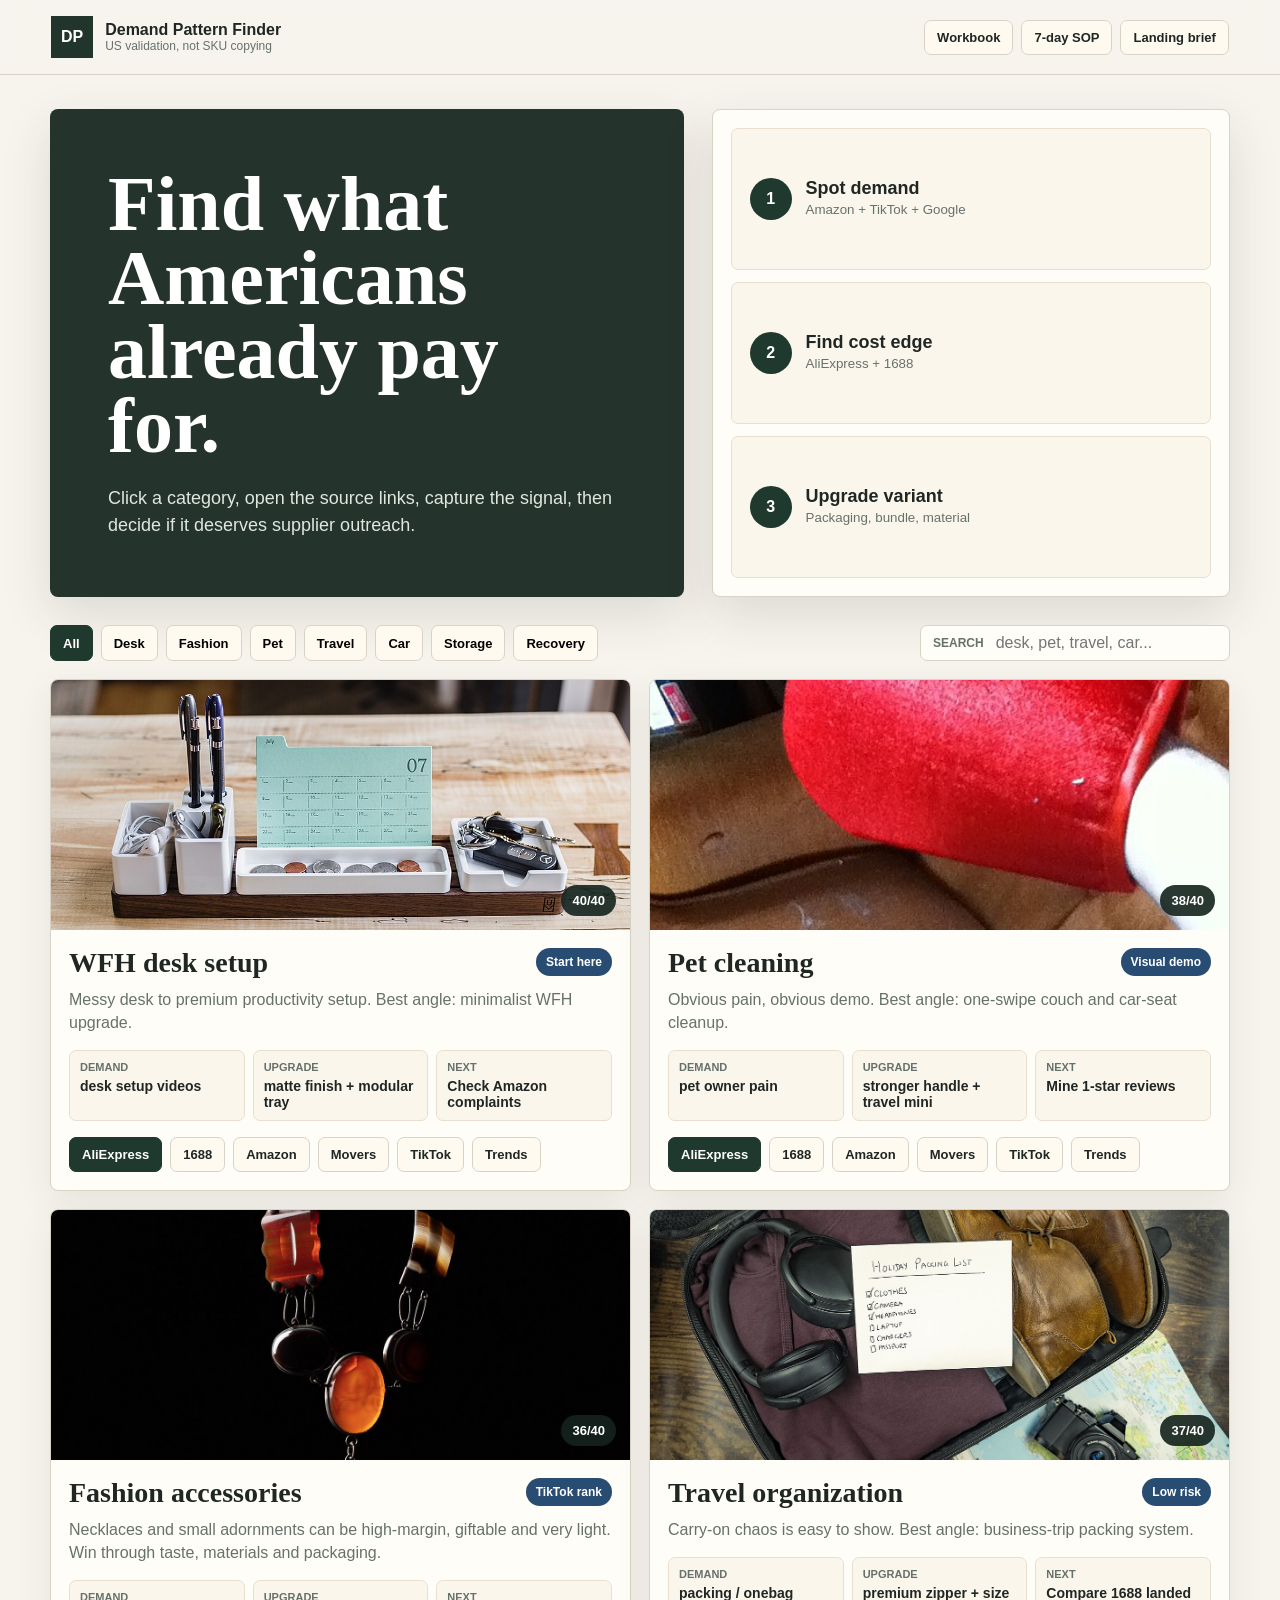
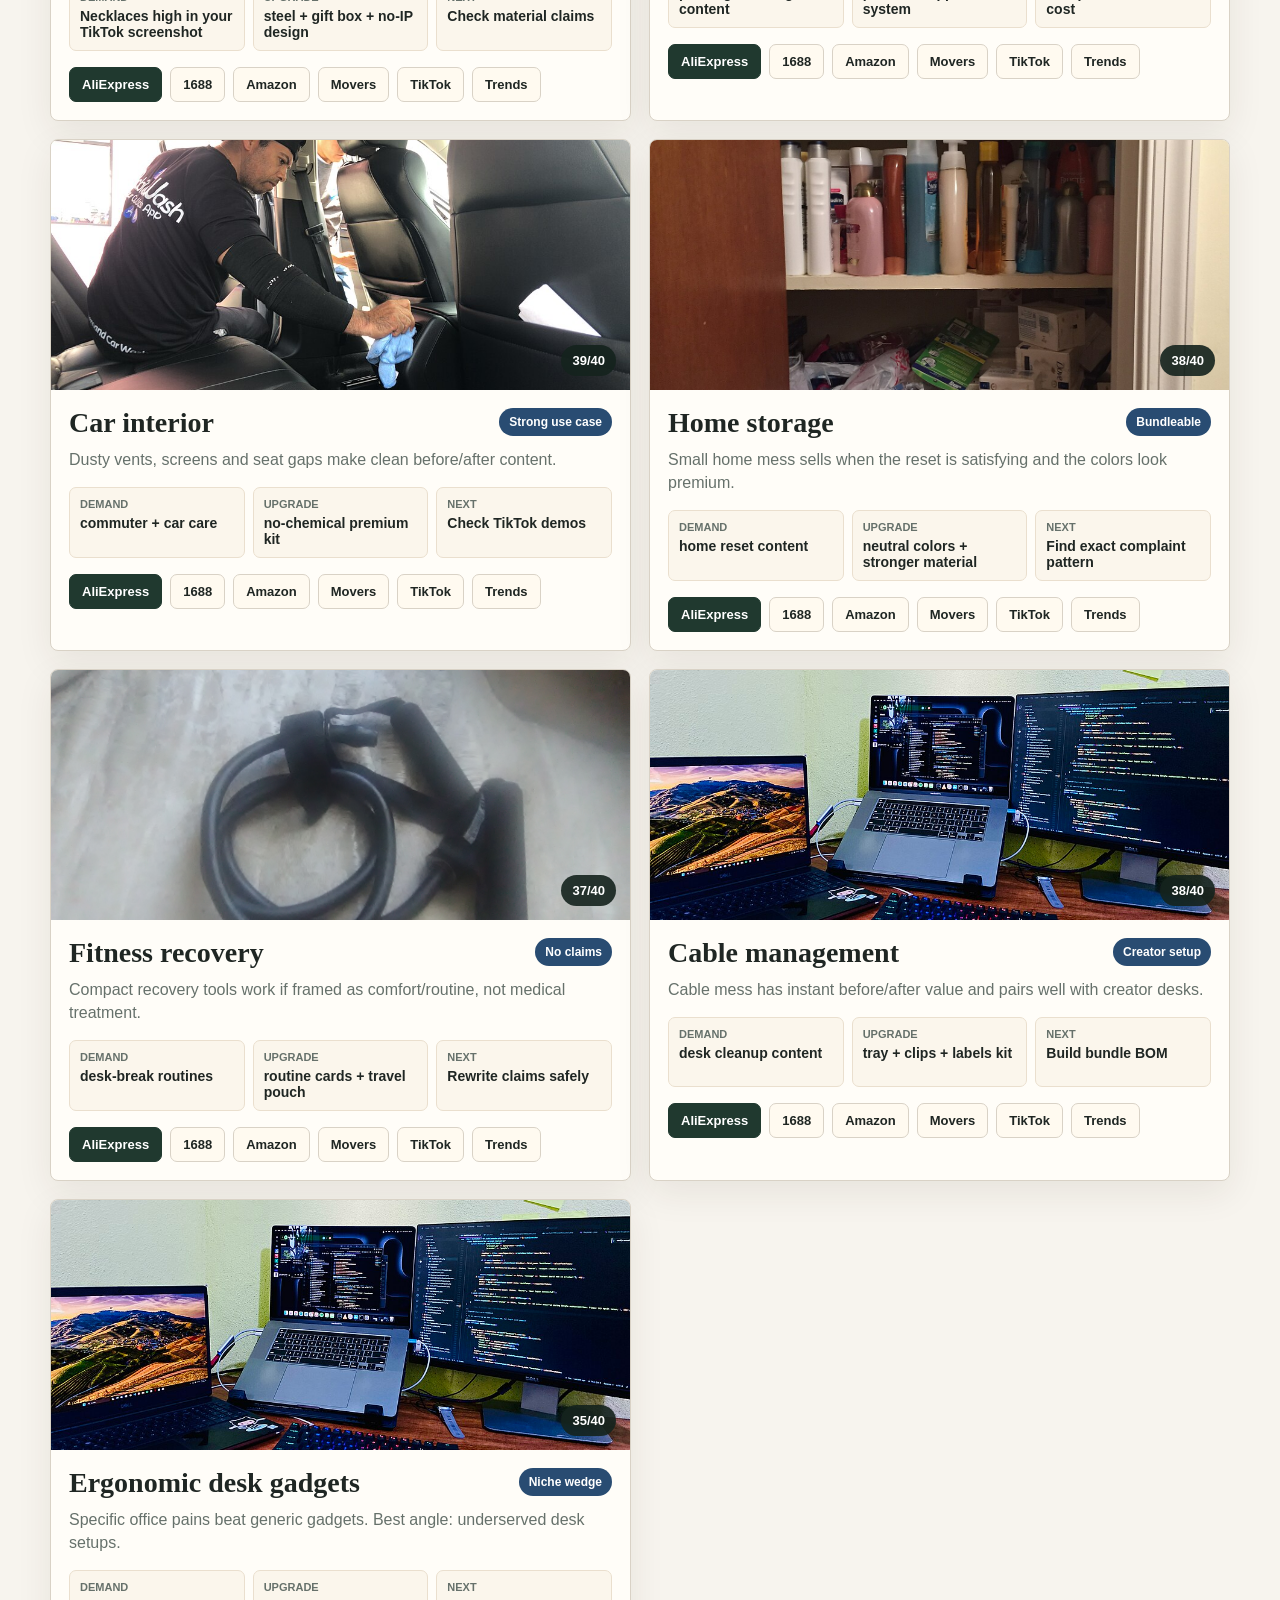
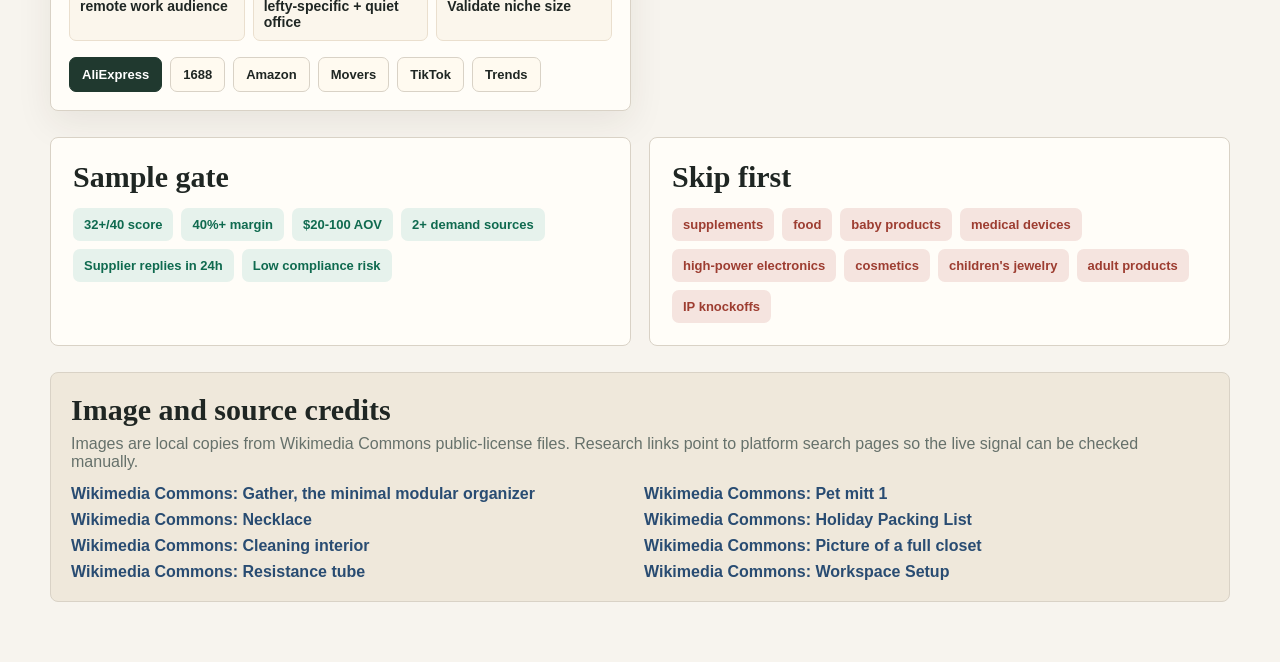
==== index.html @ a7ba9d0c "Build demand pattern finder" ====
<!doctype html>
<html lang="en">
  <head>
    <meta charset="utf-8" />
    <meta name="viewport" content="width=device-width, initial-scale=1" />
    <title>US Demand Pattern Finder</title>
    <link rel="icon" href="./favicon.svg" />
    <link rel="stylesheet" href="./visual_index.css" />
  </head>
  <body>
    <header class="topbar">
      <a class="brand" href="#top" aria-label="US Demand Pattern Finder">
        <span class="brand-mark">DP</span>
        <span>
          <strong>Demand Pattern Finder</strong>
          <small>US validation, not SKU copying</small>
        </span>
      </a>
      <nav class="nav">
        <a href="./us_demand_pattern_validation.xlsx">Workbook</a>
        <a href="./validation_sop.md">7-day SOP</a>
        <a href="./landing_page_and_ads_brief.md">Landing brief</a>
      </nav>
    </header>

    <main id="top">
      <section class="hero">
        <div class="hero-copy">
          <h1>Find what Americans already pay for.</h1>
          <p>Click a category, open the source links, capture the signal, then decide if it deserves supplier outreach.</p>
        </div>
        <div class="hero-panel" aria-label="Three-step workflow">
          <div>
            <span>1</span>
            <strong>Spot demand</strong>
            <small>Amazon + TikTok + Google</small>
          </div>
          <div>
            <span>2</span>
            <strong>Find cost edge</strong>
            <small>AliExpress + 1688</small>
          </div>
          <div>
            <span>3</span>
            <strong>Upgrade variant</strong>
            <small>Packaging, bundle, material</small>
          </div>
        </div>
      </section>

      <section class="controls" aria-label="Category controls">
        <div class="filter-row" id="filters"></div>
        <label class="search-box">
          <span>Search</span>
          <input id="searchInput" type="search" placeholder="desk, pet, travel, car..." />
        </label>
      </section>

      <section class="category-grid" id="categoryGrid" aria-live="polite"></section>

      <section class="split">
        <article class="decision-card">
          <h2>Sample gate</h2>
          <div class="gate-grid">
            <span>32+/40 score</span>
            <span>40%+ margin</span>
            <span>$20-100 AOV</span>
            <span>2+ demand sources</span>
            <span>Supplier replies in 24h</span>
            <span>Low compliance risk</span>
          </div>
        </article>
        <article class="decision-card avoid">
          <h2>Skip first</h2>
          <div class="avoid-list">
            <span>supplements</span>
            <span>food</span>
            <span>baby products</span>
            <span>medical devices</span>
            <span>high-power electronics</span>
            <span>cosmetics</span>
            <span>children's jewelry</span>
            <span>adult products</span>
            <span>IP knockoffs</span>
          </div>
        </article>
      </section>

      <section class="credits">
        <h2>Image and source credits</h2>
        <p>Images are local copies from Wikimedia Commons public-license files. Research links point to platform search pages so the live signal can be checked manually.</p>
        <div id="creditList"></div>
      </section>
    </main>

    <script src="./visual_index.js"></script>
  </body>
</html>
---- visual_index.css ----
:root {
  --bg: #f7f4ee;
  --ink: #1f2623;
  --muted: #66716b;
  --line: #d9d2c6;
  --card: #fffdf8;
  --green: #0f6a4f;
  --blue: #294c72;
  --gold: #c6812c;
  --red: #9d3d31;
  --shadow: 0 18px 50px rgba(45, 37, 24, 0.13);
  font-family: "Avenir Next", "Gill Sans", "Trebuchet MS", sans-serif;
}

* {
  box-sizing: border-box;
}

body {
  margin: 0;
  background: var(--bg);
  color: var(--ink);
}

a {
  color: inherit;
  text-decoration: none;
}

.topbar {
  z-index: 10;
  display: flex;
  align-items: center;
  justify-content: space-between;
  gap: 24px;
  padding: 16px clamp(18px, 4vw, 52px);
  background: rgba(247, 244, 238, 0.92);
  border-bottom: 1px solid var(--line);
  backdrop-filter: blur(14px);
}

.brand {
  display: inline-flex;
  align-items: center;
  gap: 12px;
}

.brand-mark {
  display: grid;
  width: 42px;
  height: 42px;
  place-items: center;
  border: 1px solid #21352d;
  background: #21352d;
  color: #fff;
  font-weight: 800;
  letter-spacing: 0;
}

.brand strong,
.brand small {
  display: block;
}

.brand small {
  color: var(--muted);
  font-size: 12px;
}

.nav {
  display: flex;
  flex-wrap: wrap;
  gap: 8px;
}

.nav a,
.source-link,
.filter-btn {
  border: 1px solid var(--line);
  background: #fffaf0;
  border-radius: 7px;
  padding: 9px 12px;
  font-size: 13px;
  font-weight: 700;
  transition: transform 150ms ease, border-color 150ms ease, background 150ms ease;
}

.nav a:hover,
.source-link:hover,
.filter-btn:hover {
  transform: translateY(-1px);
  border-color: #8d7f69;
  background: #fff4dc;
}

main {
  width: min(1180px, calc(100vw - 32px));
  margin: 0 auto;
  padding: 34px 0 60px;
}

.hero {
  display: grid;
  grid-template-columns: minmax(0, 1.1fr) minmax(320px, 0.9fr);
  gap: 28px;
  align-items: stretch;
  min-height: 310px;
}

.hero-copy {
  display: flex;
  flex-direction: column;
  justify-content: center;
  padding: clamp(28px, 5vw, 58px);
  background: #24332c;
  color: #fff;
  border-radius: 8px;
  box-shadow: var(--shadow);
}

h1,
h2,
h3,
p {
  margin: 0;
}

h1 {
  max-width: 760px;
  font-family: Georgia, "Times New Roman", serif;
  font-size: clamp(42px, 7vw, 78px);
  line-height: 0.95;
  font-weight: 600;
}

.hero-copy p {
  max-width: 520px;
  margin-top: 22px;
  color: #dfe7df;
  font-size: 18px;
  line-height: 1.5;
}

.hero-panel {
  display: grid;
  gap: 12px;
  padding: 18px;
  background: #fffdf8;
  border: 1px solid var(--line);
  border-radius: 8px;
  box-shadow: var(--shadow);
}

.hero-panel div {
  display: grid;
  grid-template-columns: 42px 1fr;
  column-gap: 14px;
  align-content: center;
  padding: 18px;
  border: 1px solid #eadfce;
  background: #fbf6ec;
  border-radius: 7px;
}

.hero-panel span {
  grid-row: span 2;
  display: grid;
  place-items: center;
  width: 42px;
  height: 42px;
  border-radius: 50%;
  background: #20392f;
  color: #fff;
  font-weight: 800;
}

.hero-panel strong {
  font-size: 18px;
}

.hero-panel small {
  color: var(--muted);
}

.controls {
  display: grid;
  grid-template-columns: 1fr minmax(230px, 310px);
  gap: 14px;
  margin: 28px 0 18px;
}

.filter-row {
  display: flex;
  flex-wrap: wrap;
  gap: 8px;
}

.filter-btn {
  cursor: pointer;
}

.filter-btn.active {
  border-color: #20392f;
  background: #20392f;
  color: #fff;
}

.search-box {
  display: grid;
  grid-template-columns: auto 1fr;
  align-items: center;
  gap: 10px;
  padding: 7px 12px;
  border: 1px solid var(--line);
  background: #fffdf8;
  border-radius: 7px;
}

.search-box span {
  color: var(--muted);
  font-size: 12px;
  font-weight: 800;
  text-transform: uppercase;
}

.search-box input {
  width: 100%;
  border: 0;
  outline: 0;
  background: transparent;
  color: var(--ink);
  font: inherit;
}

.category-grid {
  display: grid;
  grid-template-columns: repeat(2, minmax(0, 1fr));
  gap: 18px;
}

.category-card {
  overflow: hidden;
  border: 1px solid var(--line);
  border-radius: 8px;
  background: var(--card);
  box-shadow: 0 12px 36px rgba(45, 37, 24, 0.08);
}

.category-image {
  position: relative;
  height: 250px;
  background: #ddd3c3;
}

.category-image img {
  width: 100%;
  height: 100%;
  object-fit: cover;
  display: block;
}

.score-pill {
  position: absolute;
  right: 14px;
  bottom: 14px;
  padding: 8px 11px;
  border-radius: 999px;
  background: rgba(20, 35, 29, 0.9);
  color: #fff;
  font-size: 13px;
  font-weight: 800;
}

.category-body {
  padding: 18px;
}

.category-topline {
  display: flex;
  justify-content: space-between;
  gap: 12px;
  align-items: start;
}

.category-body h2 {
  font-family: Georgia, "Times New Roman", serif;
  font-size: 28px;
  line-height: 1.05;
}

.category-tag {
  flex: 0 0 auto;
  color: #fff;
  background: var(--blue);
  border-radius: 999px;
  padding: 7px 10px;
  font-size: 12px;
  font-weight: 800;
}

.one-liner {
  margin-top: 10px;
  color: var(--muted);
  line-height: 1.45;
}

.mini-grid {
  display: grid;
  grid-template-columns: repeat(3, 1fr);
  gap: 8px;
  margin-top: 16px;
}

.mini {
  padding: 10px;
  min-height: 70px;
  border: 1px solid #eadfce;
  background: #fbf6ec;
  border-radius: 7px;
}

.mini small {
  display: block;
  color: var(--muted);
  font-size: 11px;
  font-weight: 800;
  text-transform: uppercase;
}

.mini strong {
  display: block;
  margin-top: 5px;
  font-size: 14px;
  line-height: 1.15;
}

.source-links {
  display: flex;
  flex-wrap: wrap;
  gap: 8px;
  margin-top: 16px;
}

.source-link.primary {
  background: #20392f;
  color: #fff;
  border-color: #20392f;
}

.split {
  display: grid;
  grid-template-columns: 1fr 1fr;
  gap: 18px;
  margin-top: 26px;
}

.decision-card {
  padding: 22px;
  border: 1px solid var(--line);
  border-radius: 8px;
  background: #fffdf8;
}

.decision-card h2,
.credits h2 {
  font-family: Georgia, "Times New Roman", serif;
  font-size: 30px;
}

.gate-grid,
.avoid-list {
  display: flex;
  flex-wrap: wrap;
  gap: 8px;
  margin-top: 14px;
}

.gate-grid span,
.avoid-list span {
  padding: 9px 11px;
  border-radius: 7px;
  font-weight: 800;
  font-size: 13px;
}

.gate-grid span {
  background: #e6f2ec;
  color: var(--green);
}

.avoid-list span {
  background: #f5e4df;
  color: var(--red);
}

.credits {
  margin-top: 26px;
  padding: 20px;
  border: 1px solid var(--line);
  border-radius: 8px;
  background: #efe8db;
}

.credits p {
  margin-top: 8px;
  color: var(--muted);
}

#creditList {
  display: grid;
  grid-template-columns: repeat(2, minmax(0, 1fr));
  gap: 8px;
  margin-top: 14px;
}

#creditList a {
  color: var(--blue);
  font-weight: 800;
}

.empty-state {
  grid-column: 1 / -1;
  padding: 30px;
  border: 1px dashed #b7aa97;
  border-radius: 8px;
  background: #fffdf8;
  color: var(--muted);
}

@media (max-width: 860px) {
  .topbar,
  .controls,
  .hero,
  .split,
  .category-grid,
  #creditList {
    grid-template-columns: 1fr;
  }

  .topbar {
    align-items: flex-start;
  }

  .hero-panel {
    min-width: 0;
  }

  .category-image {
    height: 210px;
  }

  .mini-grid {
    grid-template-columns: 1fr;
  }
}
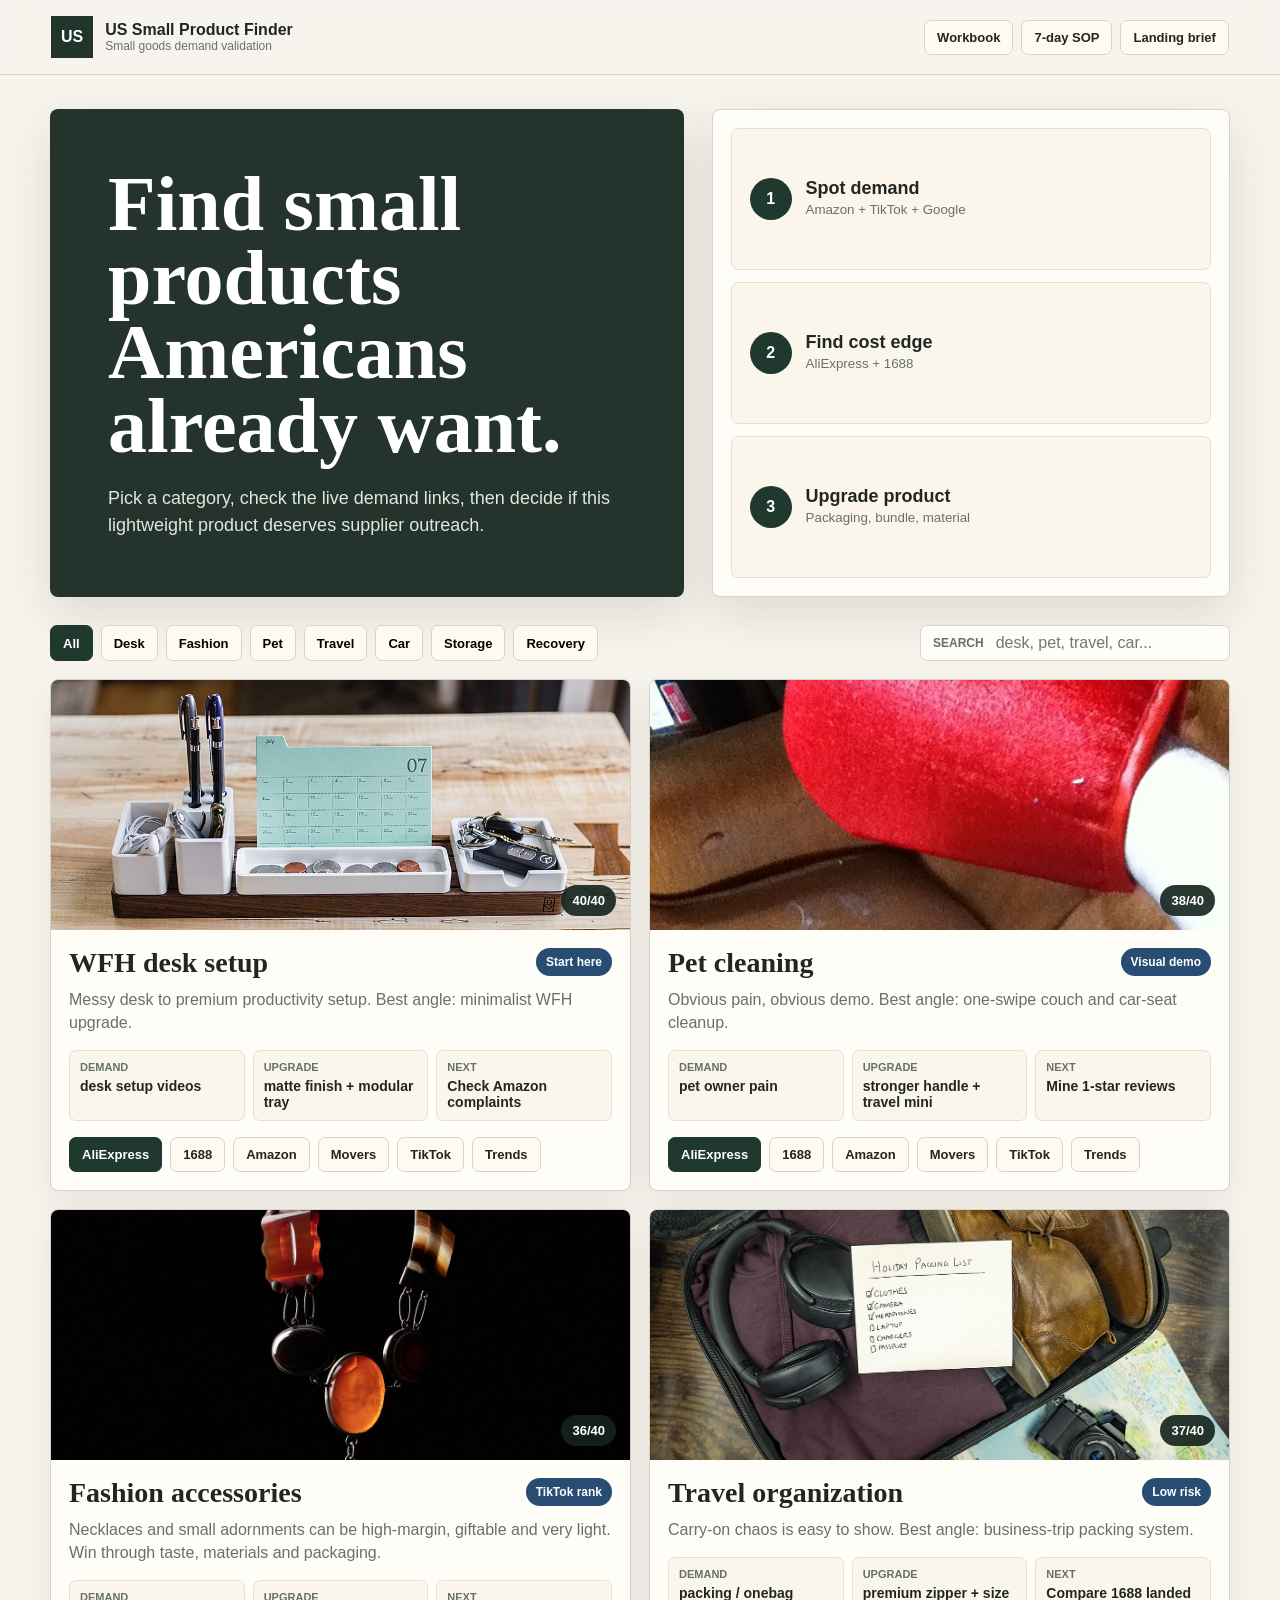
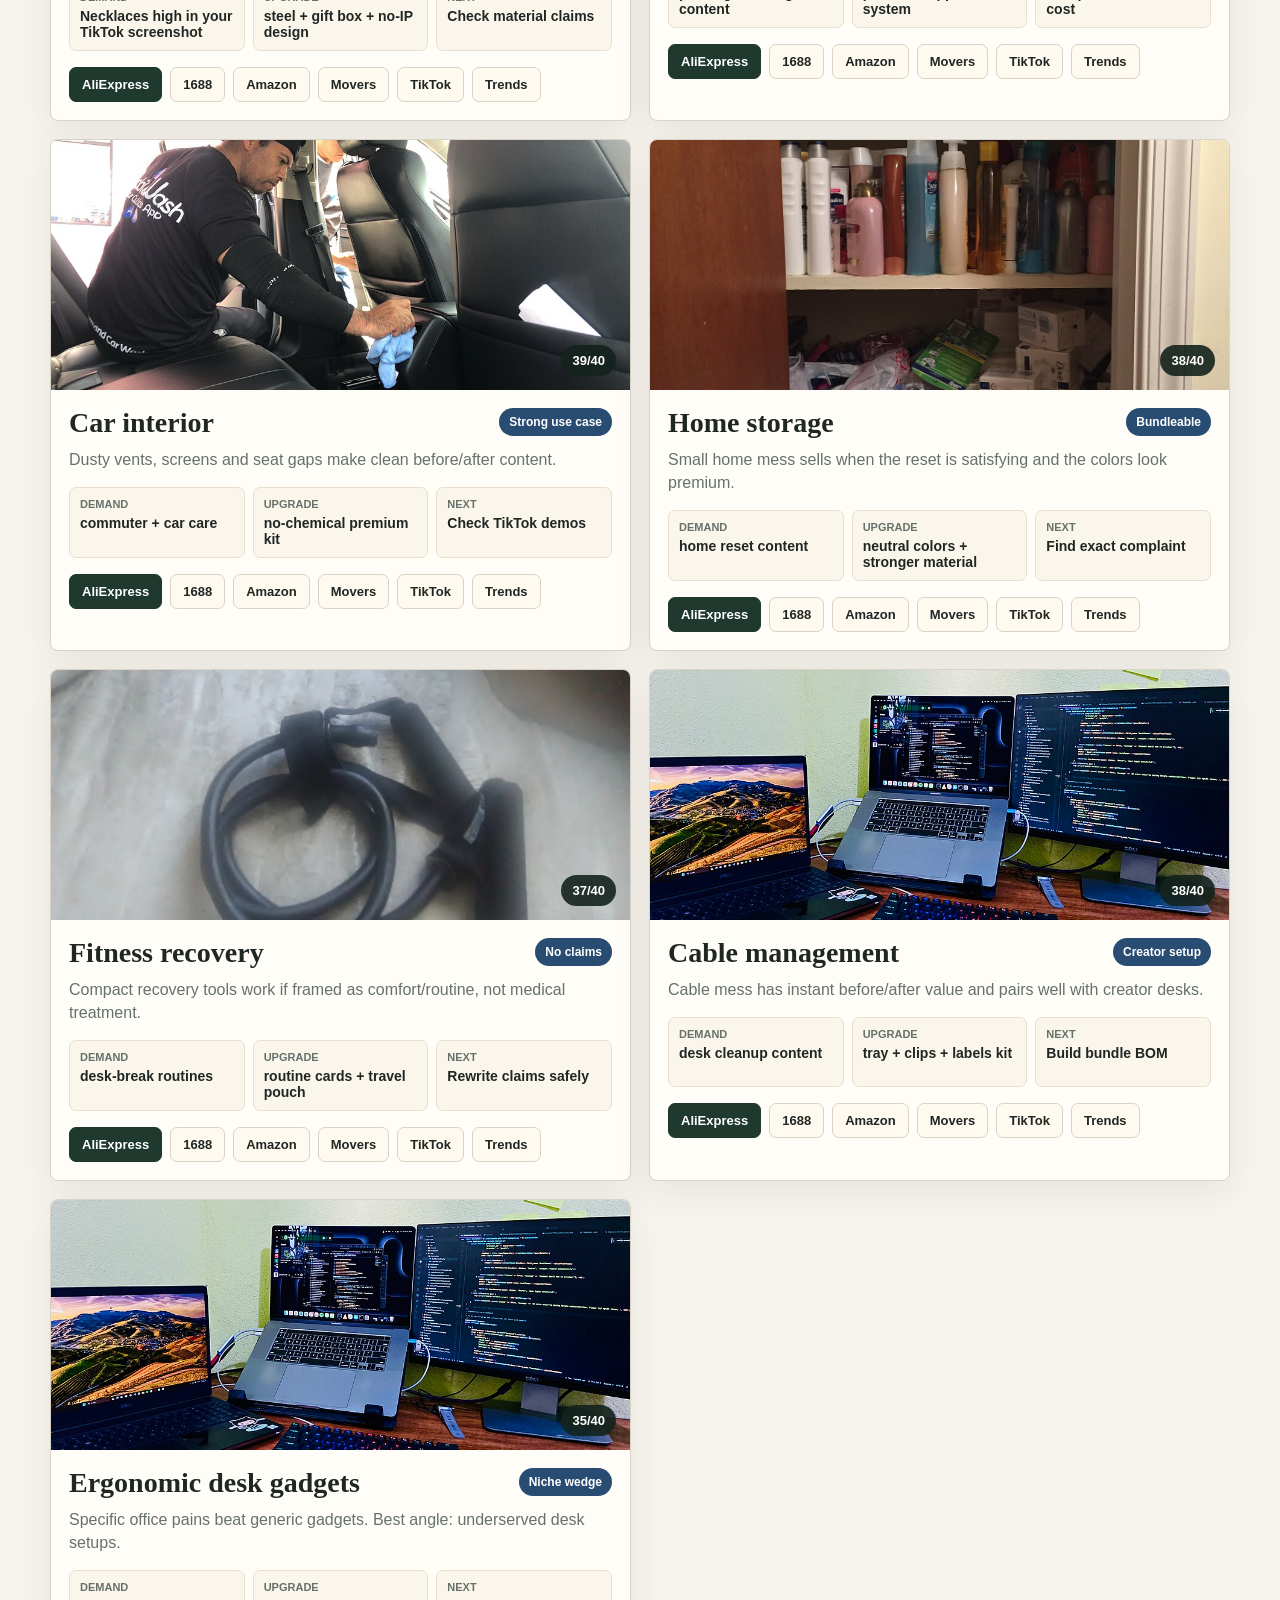
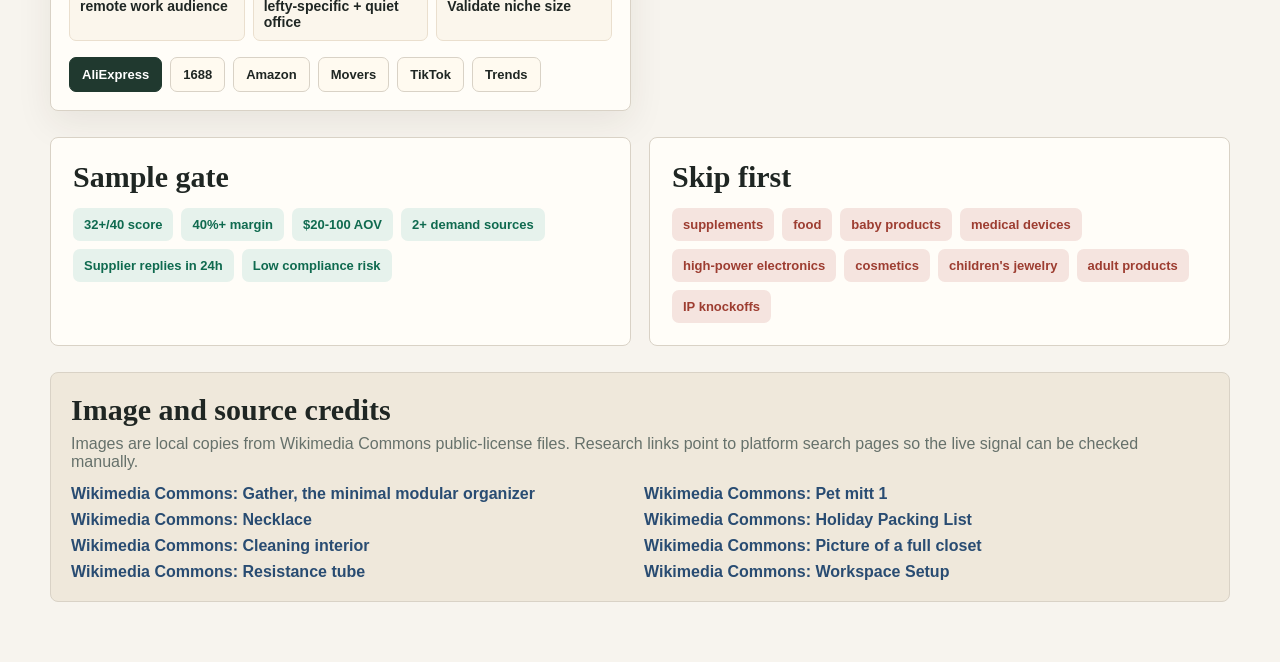
==== commit 506a402e: "Rename for small product demand finder" ====
--- a/index.html
+++ b/index.html
@@ -3,21 +3,21 @@
   <head>
     <meta charset="utf-8" />
     <meta name="viewport" content="width=device-width, initial-scale=1" />
-    <title>US Demand Pattern Finder</title>
+    <title>US Small Product Demand Finder</title>
     <link rel="icon" href="./favicon.svg" />
     <link rel="stylesheet" href="./visual_index.css" />
   </head>
   <body>
     <header class="topbar">
-      <a class="brand" href="#top" aria-label="US Demand Pattern Finder">
-        <span class="brand-mark">DP</span>
+      <a class="brand" href="#top" aria-label="US Small Product Demand Finder">
+        <span class="brand-mark">US</span>
         <span>
-          <strong>Demand Pattern Finder</strong>
-          <small>US validation, not SKU copying</small>
+          <strong>US Small Product Finder</strong>
+          <small>Small goods demand validation</small>
         </span>
       </a>
       <nav class="nav">
-        <a href="./us_demand_pattern_validation.xlsx">Workbook</a>
+        <a href="./us_small_product_demand_finder.xlsx">Workbook</a>
         <a href="./validation_sop.md">7-day SOP</a>
         <a href="./landing_page_and_ads_brief.md">Landing brief</a>
       </nav>
@@ -26,8 +26,8 @@
     <main id="top">
       <section class="hero">
         <div class="hero-copy">
-          <h1>Find what Americans already pay for.</h1>
-          <p>Click a category, open the source links, capture the signal, then decide if it deserves supplier outreach.</p>
+          <h1>Find small products Americans already want.</h1>
+          <p>Pick a category, check the live demand links, then decide if this lightweight product deserves supplier outreach.</p>
         </div>
         <div class="hero-panel" aria-label="Three-step workflow">
           <div>
@@ -42,7 +42,7 @@
           </div>
           <div>
             <span>3</span>
-            <strong>Upgrade variant</strong>
+            <strong>Upgrade product</strong>
             <small>Packaging, bundle, material</small>
           </div>
         </div>
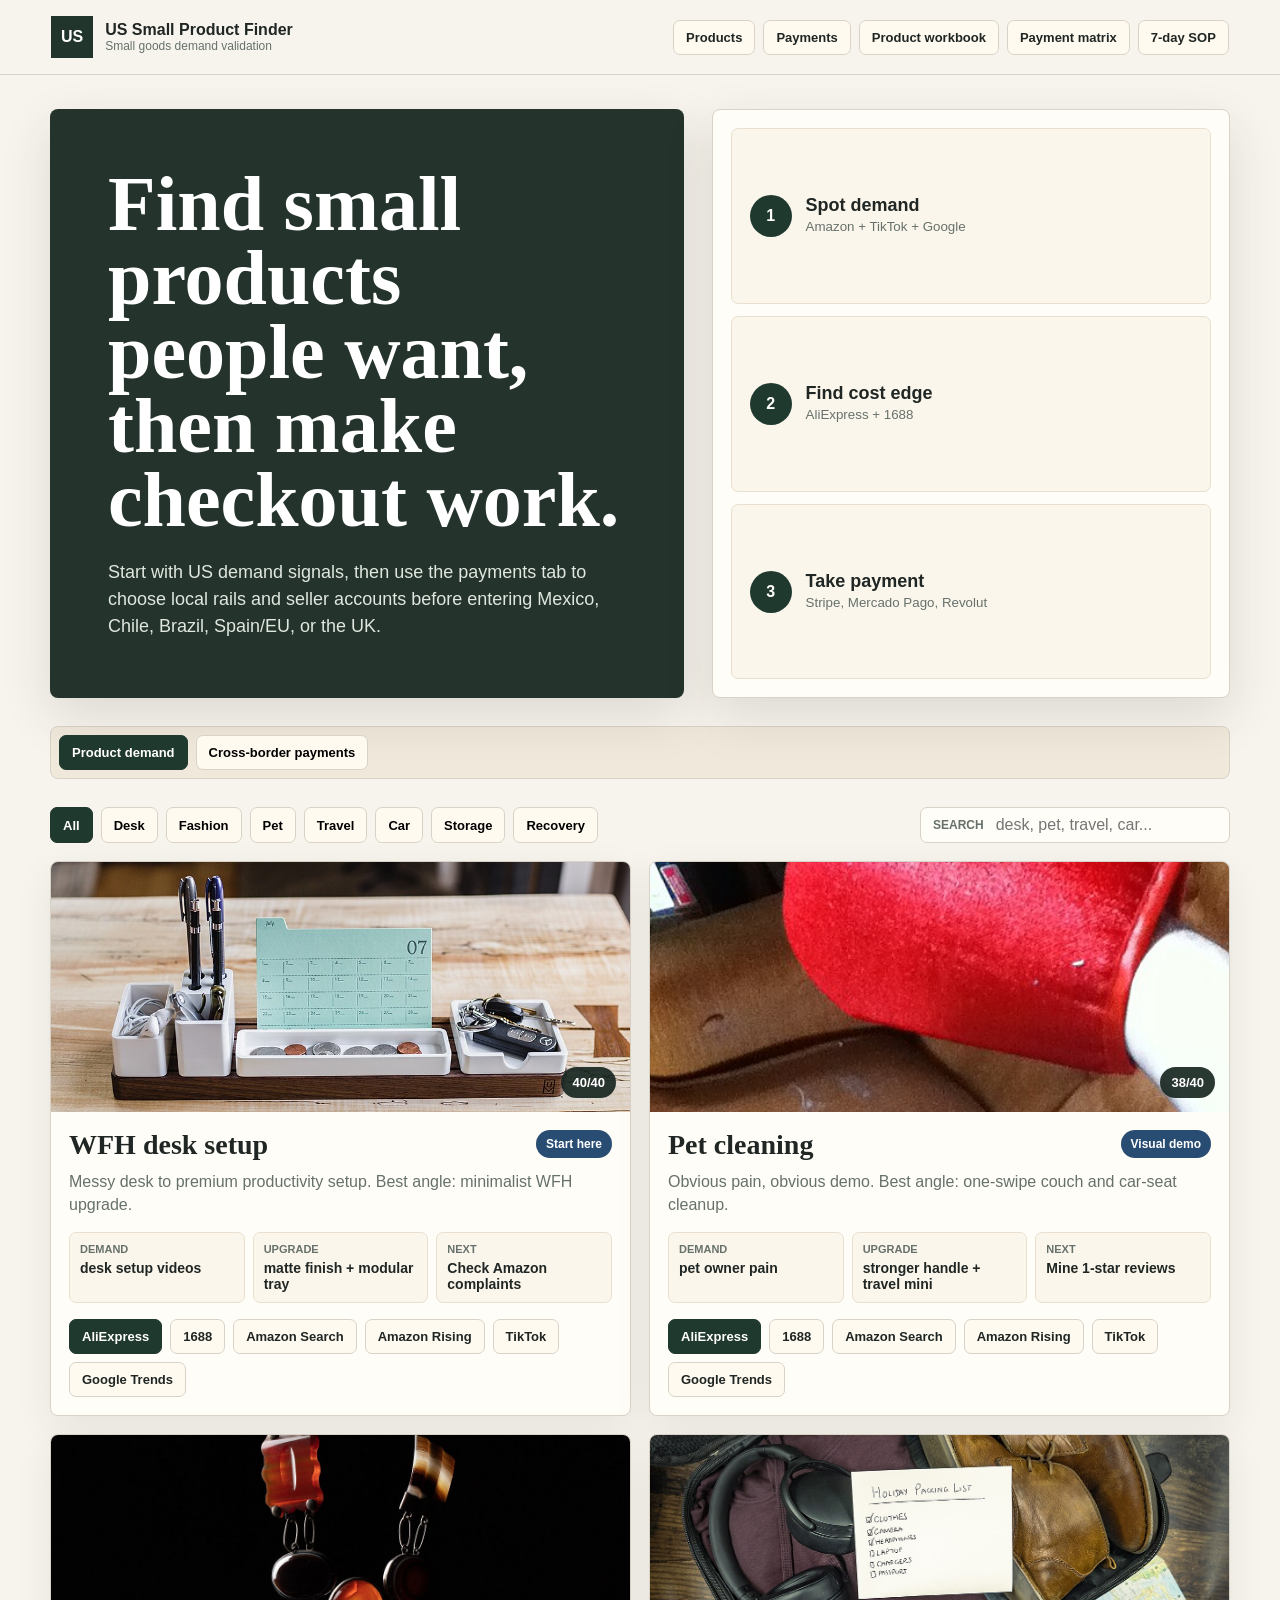
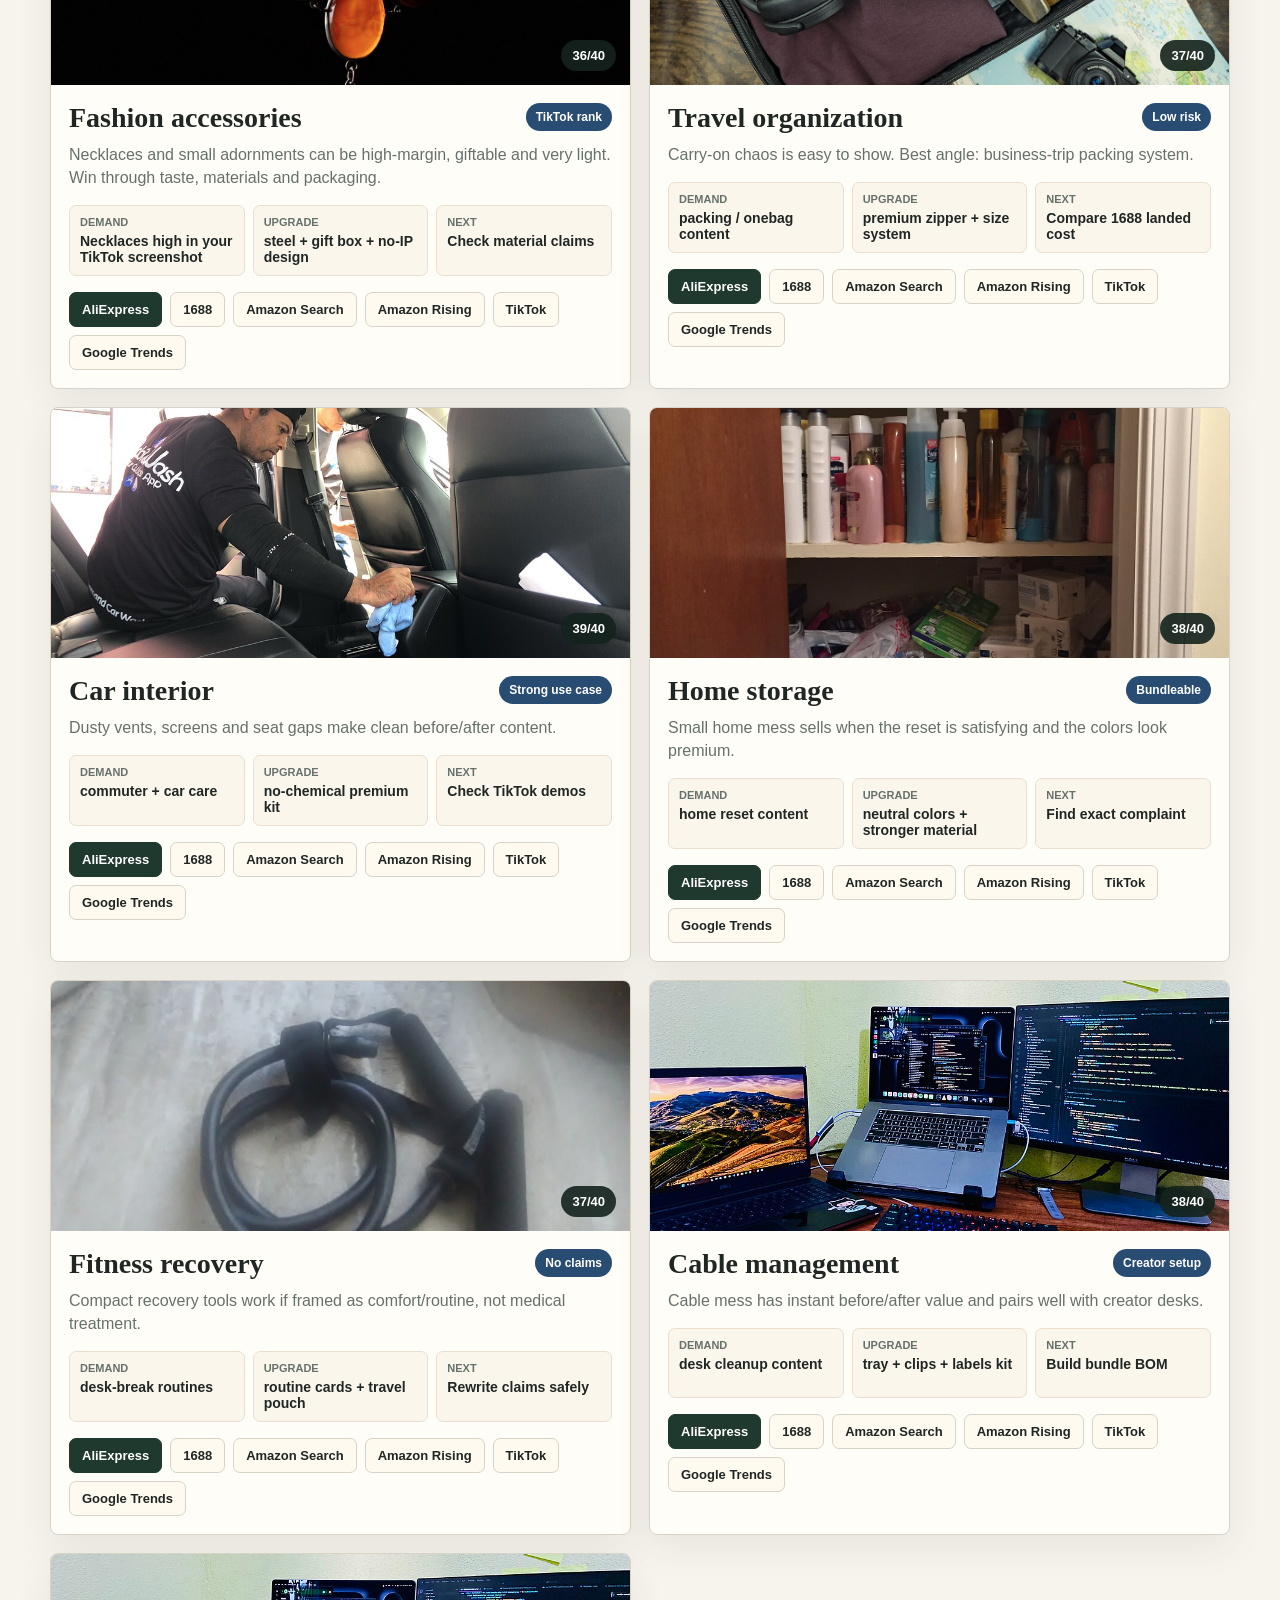
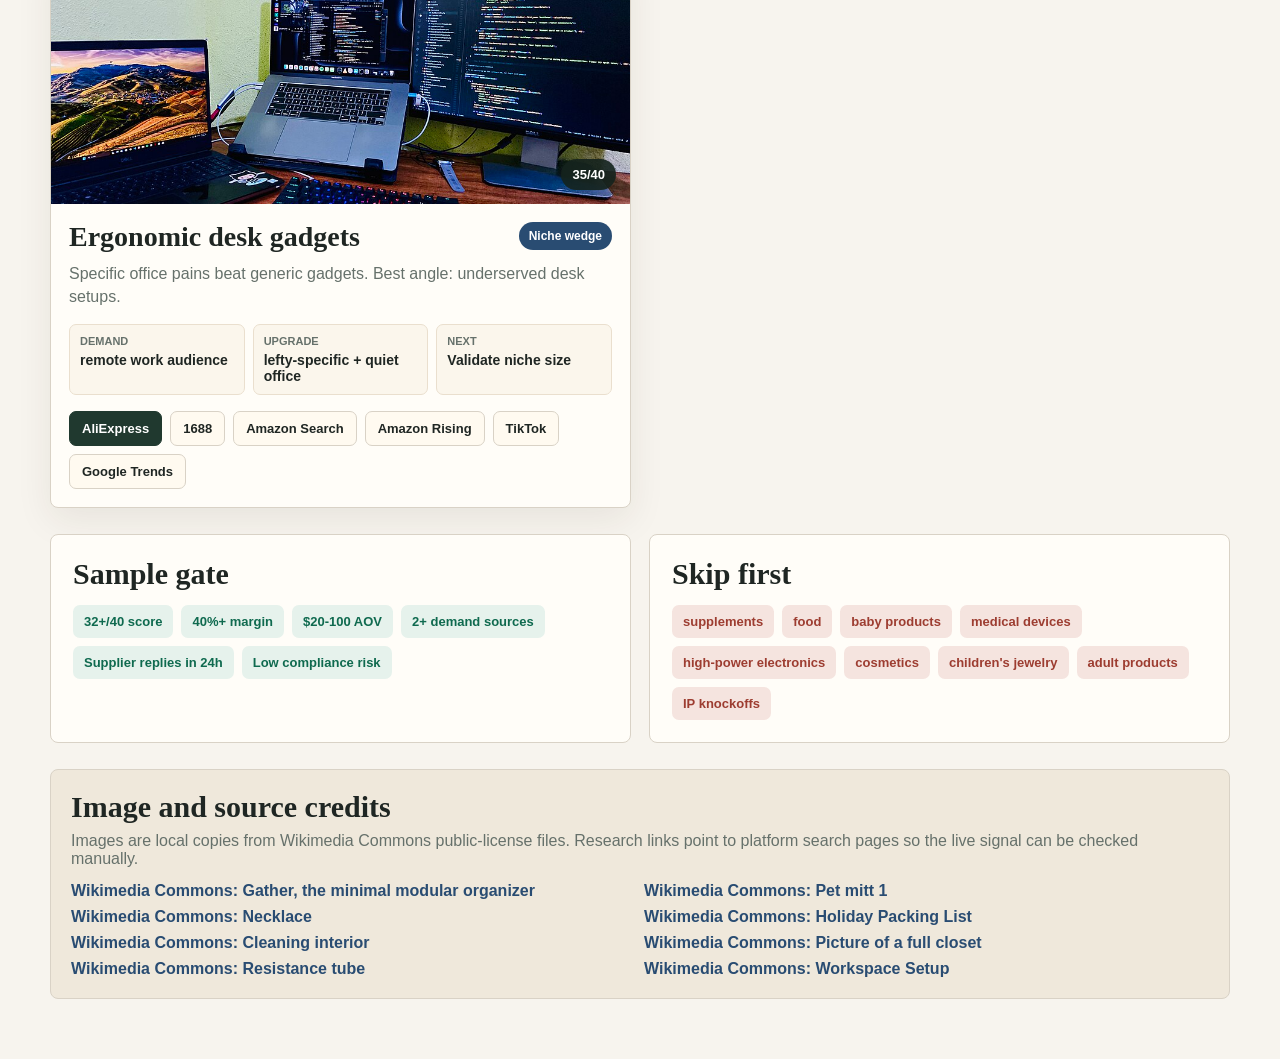
==== commit e9b439de: "Add payments tab to site" ====
--- a/index.html
+++ b/index.html
@@ -17,17 +17,19 @@
         </span>
       </a>
       <nav class="nav">
-        <a href="./us_small_product_demand_finder.xlsx">Workbook</a>
-        <a href="./validation_sop.md">7-day SOP</a>
-        <a href="./landing_page_and_ads_brief.md">Landing brief</a>
+        <a href="#products" data-panel-link="products">Products</a>
+        <a href="#payments" data-panel-link="payments">Payments</a>
+        <a href="./us_small_product_demand_finder.xlsx" target="_blank" rel="noreferrer">Product workbook</a>
+        <a href="./cross_border_ecommerce_payment_matrix.md" target="_blank" rel="noreferrer">Payment matrix</a>
+        <a href="./validation_sop.md" target="_blank" rel="noreferrer">7-day SOP</a>
       </nav>
     </header>
 
     <main id="top">
       <section class="hero">
         <div class="hero-copy">
-          <h1>Find small products Americans already want.</h1>
-          <p>Pick a category, check the live demand links, then decide if this lightweight product deserves supplier outreach.</p>
+          <h1>Find small products people want, then make checkout work.</h1>
+          <p>Start with US demand signals, then use the payments tab to choose local rails and seller accounts before entering Mexico, Chile, Brazil, Spain/EU, or the UK.</p>
         </div>
         <div class="hero-panel" aria-label="Three-step workflow">
           <div>
@@ -42,54 +44,90 @@
           </div>
           <div>
             <span>3</span>
-            <strong>Upgrade product</strong>
-            <small>Packaging, bundle, material</small>
+            <strong>Take payment</strong>
+            <small>Stripe, Mercado Pago, Revolut</small>
           </div>
         </div>
       </section>
 
-      <section class="controls" aria-label="Category controls">
-        <div class="filter-row" id="filters"></div>
-        <label class="search-box">
-          <span>Search</span>
-          <input id="searchInput" type="search" placeholder="desk, pet, travel, car..." />
-        </label>
+      <div class="section-tabs" role="tablist" aria-label="Research views">
+        <button class="section-tab active" id="productsTab" type="button" role="tab" aria-controls="productsPanel" aria-selected="true" data-panel="products">Product demand</button>
+        <button class="section-tab" id="paymentsTab" type="button" role="tab" aria-controls="paymentsPanel" aria-selected="false" data-panel="payments">Cross-border payments</button>
+      </div>
+
+      <section class="tab-panel active" id="productsPanel" role="tabpanel" aria-labelledby="productsTab">
+        <section class="controls" aria-label="Category controls">
+          <div class="filter-row" id="filters"></div>
+          <label class="search-box">
+            <span>Search</span>
+            <input id="searchInput" type="search" placeholder="desk, pet, travel, car..." />
+          </label>
+        </section>
+
+        <section class="category-grid" id="categoryGrid" aria-live="polite"></section>
+
+        <section class="split">
+          <article class="decision-card">
+            <h2>Sample gate</h2>
+            <div class="gate-grid">
+              <span>32+/40 score</span>
+              <span>40%+ margin</span>
+              <span>$20-100 AOV</span>
+              <span>2+ demand sources</span>
+              <span>Supplier replies in 24h</span>
+              <span>Low compliance risk</span>
+            </div>
+          </article>
+          <article class="decision-card avoid">
+            <h2>Skip first</h2>
+            <div class="avoid-list">
+              <span>supplements</span>
+              <span>food</span>
+              <span>baby products</span>
+              <span>medical devices</span>
+              <span>high-power electronics</span>
+              <span>cosmetics</span>
+              <span>children's jewelry</span>
+              <span>adult products</span>
+              <span>IP knockoffs</span>
+            </div>
+          </article>
+        </section>
+
+        <section class="credits">
+          <h2>Image and source credits</h2>
+          <p>Images are local copies from Wikimedia Commons public-license files. Research links point to platform search pages so the live signal can be checked manually.</p>
+          <div id="creditList"></div>
+        </section>
       </section>
 
-      <section class="category-grid" id="categoryGrid" aria-live="polite"></section>
+      <section class="tab-panel" id="paymentsPanel" role="tabpanel" aria-labelledby="paymentsTab" hidden>
+        <section class="payment-hero" aria-label="Payment matrix summary">
+          <div>
+            <h2>Which country can actually take the money?</h2>
+            <p>Use this tab to match each market with buyer checkout, local payment rails, and seller-side settlement. The goal is to avoid treating Stripe, Mercado Pago, Revolut, and Airwallex as if they solved the same job.</p>
+          </div>
+          <div class="payment-doc-links" id="paymentDocLinks"></div>
+        </section>
 
-      <section class="split">
-        <article class="decision-card">
-          <h2>Sample gate</h2>
-          <div class="gate-grid">
-            <span>32+/40 score</span>
-            <span>40%+ margin</span>
-            <span>$20-100 AOV</span>
-            <span>2+ demand sources</span>
-            <span>Supplier replies in 24h</span>
-            <span>Low compliance risk</span>
-          </div>
-        </article>
-        <article class="decision-card avoid">
-          <h2>Skip first</h2>
-          <div class="avoid-list">
-            <span>supplements</span>
-            <span>food</span>
-            <span>baby products</span>
-            <span>medical devices</span>
-            <span>high-power electronics</span>
-            <span>cosmetics</span>
-            <span>children's jewelry</span>
-            <span>adult products</span>
-            <span>IP knockoffs</span>
-          </div>
-        </article>
-      </section>
+        <section class="payment-grid" id="paymentGrid" aria-live="polite"></section>
 
-      <section class="credits">
-        <h2>Image and source credits</h2>
-        <p>Images are local copies from Wikimedia Commons public-license files. Research links point to platform search pages so the live signal can be checked manually.</p>
-        <div id="creditList"></div>
+        <section class="payment-split">
+          <article class="decision-card">
+            <h2>Provider roles</h2>
+            <div class="provider-list" id="providerGrid"></div>
+          </article>
+          <article class="decision-card">
+            <h2>Must-have rails</h2>
+            <div class="method-list" id="methodGrid"></div>
+          </article>
+        </section>
+
+        <section class="credits">
+          <h2>Payment source links</h2>
+          <p>Official provider and public-guide links used in the payment matrix. Each link opens in a new browser tab.</p>
+          <div id="paymentCreditList"></div>
+        </section>
       </section>
     </main>
 
--- a/visual_index.css
+++ b/visual_index.css
@@ -75,7 +75,8 @@
 
 .nav a,
 .source-link,
-.filter-btn {
+.filter-btn,
+.section-tab {
   border: 1px solid var(--line);
   background: #fffaf0;
   border-radius: 7px;
@@ -87,7 +88,8 @@
 
 .nav a:hover,
 .source-link:hover,
-.filter-btn:hover {
+.filter-btn:hover,
+.section-tab:hover {
   transform: translateY(-1px);
   border-color: #8d7f69;
   background: #fff4dc;
@@ -182,6 +184,35 @@
   color: var(--muted);
 }
 
+.section-tabs {
+  display: flex;
+  flex-wrap: wrap;
+  gap: 8px;
+  margin-top: 28px;
+  padding: 8px;
+  border: 1px solid var(--line);
+  border-radius: 8px;
+  background: #efe8db;
+}
+
+.section-tab {
+  cursor: pointer;
+}
+
+.section-tab.active {
+  border-color: #20392f;
+  background: #20392f;
+  color: #fff;
+}
+
+.tab-panel {
+  margin-top: 0;
+}
+
+.tab-panel[hidden] {
+  display: none;
+}
+
 .controls {
   display: grid;
   grid-template-columns: 1fr minmax(230px, 310px);
@@ -347,6 +378,148 @@
   border-color: #20392f;
 }
 
+.payment-hero {
+  display: grid;
+  grid-template-columns: minmax(0, 1fr) minmax(280px, 360px);
+  gap: 18px;
+  align-items: end;
+  margin: 28px 0 18px;
+  padding: 24px;
+  border: 1px solid var(--line);
+  border-radius: 8px;
+  background: #fffdf8;
+  box-shadow: 0 12px 36px rgba(45, 37, 24, 0.08);
+}
+
+.payment-hero h2 {
+  max-width: 700px;
+  font-family: Georgia, "Times New Roman", serif;
+  font-size: clamp(32px, 4vw, 48px);
+  line-height: 1.02;
+}
+
+.payment-hero p {
+  max-width: 780px;
+  margin-top: 12px;
+  color: var(--muted);
+  font-size: 17px;
+  line-height: 1.5;
+}
+
+.payment-doc-links {
+  display: flex;
+  flex-wrap: wrap;
+  justify-content: flex-end;
+  gap: 8px;
+}
+
+.payment-grid {
+  display: grid;
+  grid-template-columns: repeat(2, minmax(0, 1fr));
+  gap: 18px;
+}
+
+.payment-card {
+  display: grid;
+  gap: 16px;
+  padding: 20px;
+  border: 1px solid var(--line);
+  border-radius: 8px;
+  background: var(--card);
+  box-shadow: 0 12px 36px rgba(45, 37, 24, 0.08);
+}
+
+.payment-card-head {
+  display: flex;
+  justify-content: space-between;
+  gap: 18px;
+  align-items: start;
+}
+
+.payment-card-head h2 {
+  font-family: Georgia, "Times New Roman", serif;
+  font-size: 30px;
+  line-height: 1.05;
+}
+
+.payment-card-head span {
+  display: inline-block;
+  margin-top: 6px;
+  color: var(--muted);
+  font-size: 13px;
+  font-weight: 800;
+}
+
+.payment-card-head strong {
+  display: grid;
+  flex: 0 0 54px;
+  width: 54px;
+  height: 54px;
+  place-items: center;
+  border-radius: 50%;
+  background: #20392f;
+  color: #fff;
+  font-size: 18px;
+}
+
+.payment-lines {
+  display: grid;
+  gap: 9px;
+}
+
+.payment-lines p {
+  display: grid;
+  gap: 4px;
+  padding: 11px;
+  border: 1px solid #eadfce;
+  border-radius: 7px;
+  background: #fbf6ec;
+  line-height: 1.35;
+}
+
+.payment-lines small {
+  color: var(--muted);
+  font-size: 11px;
+  font-weight: 800;
+  text-transform: uppercase;
+}
+
+.payment-split {
+  display: grid;
+  grid-template-columns: minmax(0, 1.1fr) minmax(320px, 0.9fr);
+  gap: 18px;
+  margin-top: 26px;
+}
+
+.provider-list,
+.method-list {
+  display: grid;
+  gap: 8px;
+  margin-top: 14px;
+}
+
+.provider-row,
+.method-row {
+  display: grid;
+  gap: 5px;
+  padding: 12px;
+  border: 1px solid #eadfce;
+  border-radius: 7px;
+  background: #fbf6ec;
+}
+
+.provider-row:hover {
+  border-color: #8d7f69;
+  background: #fff4dc;
+}
+
+.provider-row span,
+.method-row span {
+  color: var(--muted);
+  font-size: 14px;
+  line-height: 1.35;
+}
+
 .split {
   display: grid;
   grid-template-columns: 1fr 1fr;
@@ -406,14 +579,16 @@
   color: var(--muted);
 }
 
-#creditList {
+#creditList,
+#paymentCreditList {
   display: grid;
   grid-template-columns: repeat(2, minmax(0, 1fr));
   gap: 8px;
   margin-top: 14px;
 }
 
-#creditList a {
+#creditList a,
+#paymentCreditList a {
   color: var(--blue);
   font-weight: 800;
 }
@@ -432,8 +607,12 @@
   .controls,
   .hero,
   .split,
+  .payment-hero,
+  .payment-grid,
+  .payment-split,
   .category-grid,
-  #creditList {
+  #creditList,
+  #paymentCreditList {
     grid-template-columns: 1fr;
   }
 
@@ -452,4 +631,8 @@
   .mini-grid {
     grid-template-columns: 1fr;
   }
-}
+
+  .payment-doc-links {
+    justify-content: flex-start;
+  }
+}
